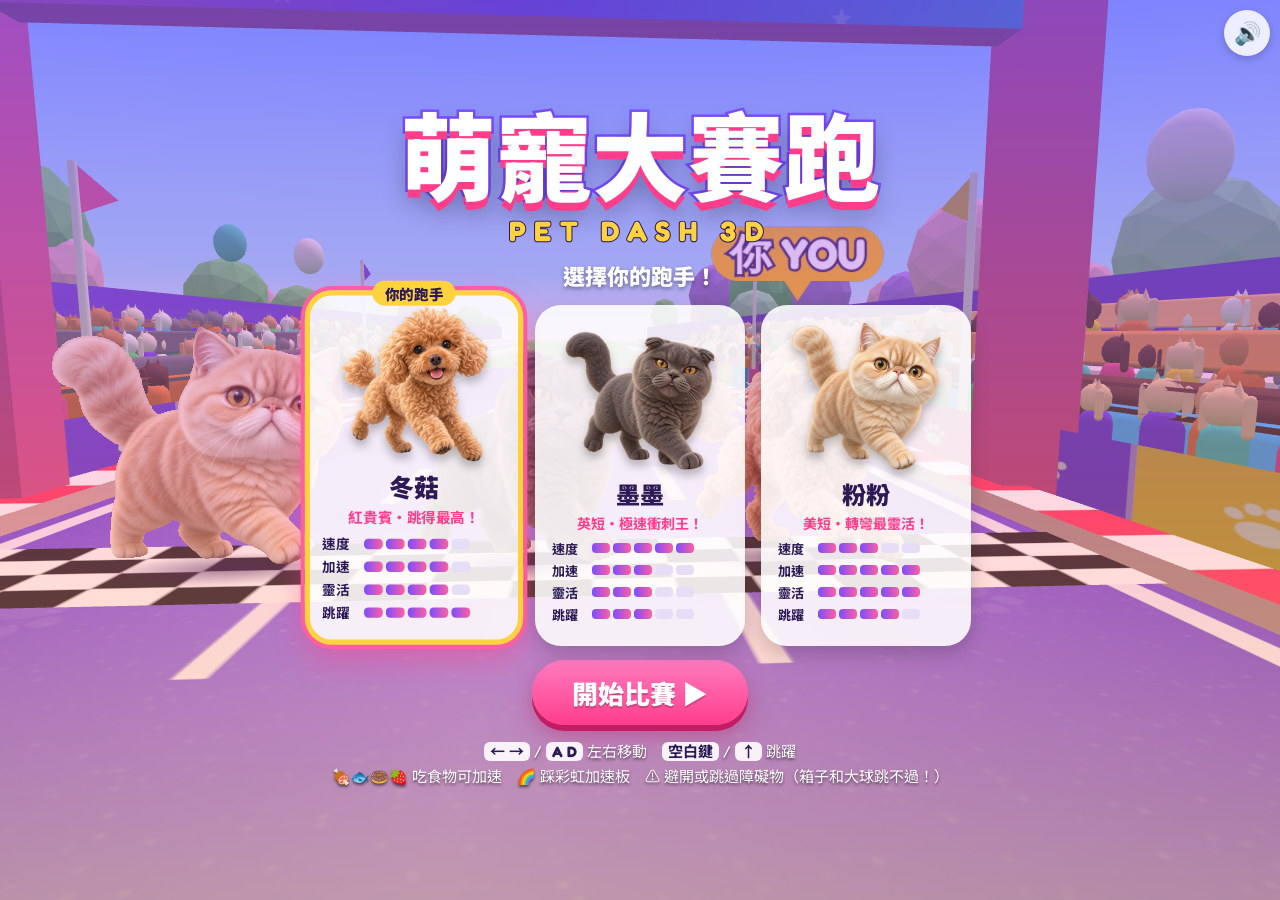
==== index.html @ 3f5cd4c6 "萌寵大賽跑 Pet Dash 3D：立體賽跑網頁遊戲 三隻角色（冬菇、墨墨、粉粉）以頂點著色器即時變形奔跑； 隨機障礙物、食物加速、彩虹加速板、電腦對手、計時計分、 程序化輕快音樂與觀眾歡呼、勝利／G" ====
<!DOCTYPE html>
<html lang="zh-Hant">
<head>
<meta charset="utf-8">
<meta name="viewport" content="width=device-width, initial-scale=1, maximum-scale=1, user-scalable=no">
<title>萌寵大賽跑 Pet Dash 3D</title>
<meta name="description" content="冬菇、墨墨、粉粉的立體賽跑網頁遊戲：避開障礙、吃食物加速，搶先衝線！">
<link rel="preconnect" href="https://fonts.googleapis.com">
<link rel="preconnect" href="https://fonts.gstatic.com" crossorigin>
<link href="https://fonts.googleapis.com/css2?family=Fredoka:wght@500;700&family=Noto+Sans+TC:wght@700;900&display=swap" rel="stylesheet">
<link rel="stylesheet" href="style.css">
</head>
<body>
<canvas id="gl"></canvas>
<canvas id="speedfx"></canvas>
<div id="flash"></div>

<!-- 抬頭顯示 -->
<div id="hud" class="hidden">
  <div class="hud-tl">
    <div class="chip"><span class="lbl">⏱ 時間</span><span id="time">00:00.00</span></div>
    <div class="chip"><span class="lbl">⭐ 分數</span><span id="score">0</span></div>
  </div>
  <div id="progress">
    <div class="track"><span class="flag s">起點</span><span class="flag f">🏁</span>
      <img class="head" id="head0" alt=""><img class="head" id="head1" alt=""><img class="head" id="head2" alt="">
    </div>
  </div>
  <div class="hud-tr"><div id="rank">1<small>st</small></div><div id="rankLbl">名次</div></div>
  <div class="hud-bl">
    <div id="speedo"><span id="speedVal">0</span><span class="unit">km/h</span></div>
    <div class="meter"><i id="speedBar"></i></div>
    <div class="meter boost"><i id="boostBar"></i><span>⚡ 加速</span></div>
  </div>
  <div id="combo"></div>
</div>

<div id="countdown"></div>
<div id="banner"></div>
<div id="popups"></div>

<div id="touch" class="hidden">
  <button id="tLeft" aria-label="向左">◀</button>
  <button id="tJump" aria-label="跳躍">跳</button>
  <button id="tRight" aria-label="向右">▶</button>
</div>

<div id="topBtns">
  <button id="pauseBtn" class="hidden" aria-label="暫停">⏸</button>
  <button id="muteBtn" aria-label="聲音">🔊</button>
</div>

<!-- 選角畫面 -->
<section id="menu" class="screen">
  <h1 class="logo"><span>萌寵大賽跑</span><small>PET DASH 3D</small></h1>
  <p class="sub">選擇你的跑手！</p>
  <div id="cards"></div>
  <button id="startBtn" class="big">開始比賽 ▶</button>
  <p class="help">
    <b>← →</b> / <b>A D</b> 左右移動　<b>空白鍵</b> / <b>↑</b> 跳躍<br>
    🍖🐟🍩🍓 吃食物可加速　🌈 踩彩虹加速板　⚠️ 避開或跳過障礙物（箱子和大球跳不過！）
  </p>
</section>

<!-- 暫停 -->
<section id="pause" class="screen hidden">
  <h2>暫停</h2>
  <button id="resumeBtn" class="big">繼續 ▶</button>
  <button id="quitBtn" class="ghost">返回選角</button>
</section>

<!-- 結果 -->
<section id="result" class="screen hidden">
  <img id="resultImg" alt="">
  <div class="result-panel">
    <h2 id="resultTitle"></h2>
    <div id="resultStats"></div>
    <div class="row">
      <button id="againBtn" class="big">再玩一次 ↻</button>
      <button id="charBtn" class="ghost">換角色</button>
    </div>
  </div>
</section>

<div id="loading">載入中……</div>
<script type="module" src="game.js"></script>
</body>
</html>
---- style.css ----
:root {
  --pink: #ff5fa2;
  --purple: #7a4dff;
  --yellow: #ffd23f;
  --blue: #3fb8ff;
  --ink: #2b1a55;
  --font: 'Fredoka', 'Noto Sans TC', 'PingFang TC', 'Microsoft JhengHei', system-ui, sans-serif;
}
* { box-sizing: border-box; }
html, body {
  margin: 0; height: 100%; overflow: hidden;
  background: #8fd3ff; color: var(--ink);
  font-family: var(--font);
  -webkit-user-select: none; user-select: none;
  -webkit-tap-highlight-color: transparent;
  touch-action: none;
}
#gl, #speedfx { position: fixed; inset: 0; width: 100%; height: 100%; display: block; }
#speedfx { pointer-events: none; z-index: 2; }
#flash { position: fixed; inset: 0; pointer-events: none; z-index: 3; background: radial-gradient(circle, transparent 40%, rgba(255,40,80,.55)); opacity: 0; transition: opacity .35s; }
#flash.on { opacity: 1; transition: none; }
.hidden { display: none !important; }

button { font-family: var(--font); cursor: pointer; border: 0; }
.big {
  font-size: 26px; font-weight: 900; color: #fff; padding: 14px 40px; border-radius: 999px;
  background: linear-gradient(180deg, #ff7cc0, #ff3d8b);
  box-shadow: 0 6px 0 #c21d63, 0 10px 24px rgba(194,29,99,.45);
  text-shadow: 0 2px 0 rgba(0,0,0,.2);
  transition: transform .1s;
  animation: pulse 1.4s ease-in-out infinite;
}
.big:active { transform: translateY(4px); box-shadow: 0 2px 0 #c21d63; }
.ghost {
  font-size: 18px; font-weight: 700; color: var(--ink); padding: 10px 26px; border-radius: 999px;
  background: rgba(255,255,255,.85); box-shadow: 0 4px 0 rgba(0,0,0,.15);
}
@keyframes pulse { 50% { transform: scale(1.06); } }

/* ---------- HUD ---------- */
#hud { position: fixed; inset: 0; pointer-events: none; z-index: 5; }
.hud-tl { position: absolute; left: 12px; top: 12px; display: flex; flex-direction: column; gap: 8px; }
.chip {
  background: rgba(43,26,85,.72); color: #fff; border-radius: 16px; padding: 6px 14px;
  border: 3px solid rgba(255,255,255,.85); box-shadow: 0 4px 12px rgba(0,0,0,.2);
  display: flex; align-items: baseline; gap: 10px; min-width: 190px;
}
.chip .lbl { font-size: 14px; opacity: .85; }
#time, #score { font-size: 28px; font-weight: 700; font-variant-numeric: tabular-nums; margin-left: auto; }
#score { color: var(--yellow); }
#score.bump { animation: bump .3s; }
@keyframes bump { 40% { transform: scale(1.35); } }

#progress { position: absolute; top: 14px; left: 50%; transform: translateX(-50%); width: min(44vw, 520px); }
#progress .track {
  position: relative; height: 16px; border-radius: 99px; margin-top: 18px;
  background: repeating-linear-gradient(90deg, #ff5fa2 0 20px, #ffd23f 20px 40px, #3fb8ff 40px 60px, #7a4dff 60px 80px);
  border: 3px solid #fff; box-shadow: 0 3px 10px rgba(0,0,0,.25);
}
#progress .flag { position: absolute; top: -26px; font-size: 13px; font-weight: 900; color: #fff; text-shadow: 0 2px 3px rgba(0,0,0,.5); }
#progress .flag.s { left: -8px; }
#progress .flag.f { right: -12px; font-size: 22px; top: -30px; }
#progress .head {
  position: absolute; top: -20px; width: 42px; height: 42px; margin-left: -21px; border-radius: 50%;
  background: #fff; border: 3px solid #fff; object-fit: cover; object-position: 70% 25%;
  box-shadow: 0 3px 8px rgba(0,0,0,.35); transition: left .1s linear;
}
#progress .head.me { border-color: var(--yellow); width: 50px; height: 50px; margin-left: -25px; top: -24px; z-index: 2; box-shadow: 0 0 0 3px var(--pink), 0 3px 10px rgba(0,0,0,.4); }

.hud-tr { position: absolute; right: 70px; top: 10px; text-align: center; }
#rank {
  font-size: 64px; font-weight: 700; line-height: 1; color: #fff;
  -webkit-text-stroke: 3px var(--ink); paint-order: stroke fill;
  text-shadow: 0 5px 0 var(--purple), 0 8px 16px rgba(0,0,0,.3);
}
#rank small { font-size: 26px; }
#rank.r1 { color: var(--yellow); }
#rank.pop { animation: bump .4s; }
#rankLbl { font-size: 14px; font-weight: 900; color: #fff; text-shadow: 0 2px 3px rgba(0,0,0,.5); }

.hud-bl { position: absolute; left: 12px; bottom: 14px; width: 230px; }
#speedo { color: #fff; text-shadow: 0 3px 0 var(--purple), 0 4px 10px rgba(0,0,0,.35); }
#speedVal { font-size: 54px; font-weight: 700; font-variant-numeric: tabular-nums; -webkit-text-stroke: 2px var(--ink); paint-order: stroke fill; }
#speedo .unit { font-size: 18px; margin-left: 6px; font-weight: 700; }
.meter { position: relative; height: 14px; border-radius: 99px; background: rgba(43,26,85,.6); border: 2px solid #fff; overflow: hidden; margin-top: 6px; }
.meter i { position: absolute; left: 0; top: 0; bottom: 0; width: 0; background: linear-gradient(90deg, #3fe0ff, #7a4dff, #ff5fa2); border-radius: 99px; }
.meter.boost { height: 20px; }
.meter.boost i { background: linear-gradient(90deg, #ffd23f, #ff8a00, #ff3d8b); }
.meter.boost span { position: absolute; inset: 0; font-size: 12px; font-weight: 900; color: #fff; line-height: 16px; padding-left: 8px; text-shadow: 0 1px 2px rgba(0,0,0,.6); }
#combo { position: absolute; left: 250px; bottom: 22px; font-size: 30px; font-weight: 900; color: var(--yellow); -webkit-text-stroke: 2px var(--ink); paint-order: stroke fill; }
#combo.pop { animation: bump .35s; }

#countdown {
  position: fixed; left: 50%; top: 42%; transform: translate(-50%,-50%); z-index: 8; pointer-events: none;
  font-size: 180px; font-weight: 700; color: #fff; -webkit-text-stroke: 6px var(--ink); paint-order: stroke fill;
  text-shadow: 0 10px 0 var(--pink), 0 16px 30px rgba(0,0,0,.35);
}
#countdown.go { color: var(--yellow); text-shadow: 0 10px 0 #ff8a00, 0 16px 30px rgba(0,0,0,.35); }
#countdown.anim { animation: cd .9s ease-out forwards; }
@keyframes cd { 0% { transform: translate(-50%,-50%) scale(2.4); opacity: 0; } 20% { transform: translate(-50%,-50%) scale(1); opacity: 1; } 75% { opacity: 1; } 100% { transform: translate(-50%,-50%) scale(.7); opacity: 0; } }

#banner {
  position: fixed; left: 50%; top: 24%; transform: translateX(-50%); z-index: 7; pointer-events: none;
  font-size: 34px; font-weight: 900; color: #fff; padding: 8px 28px; border-radius: 16px; white-space: nowrap;
  background: linear-gradient(90deg, var(--purple), var(--pink)); border: 3px solid #fff;
  box-shadow: 0 6px 20px rgba(0,0,0,.3); opacity: 0;
}
#banner.show { animation: banner 2.2s ease-out forwards; }
@keyframes banner { 0% { opacity: 0; transform: translateX(-50%) scale(.4); } 12% { opacity: 1; transform: translateX(-50%) scale(1.1); } 20% { transform: translateX(-50%) scale(1); } 80% { opacity: 1; } 100% { opacity: 0; transform: translateX(-50%) translateY(-20px); } }

#popups { position: fixed; inset: 0; pointer-events: none; z-index: 6; overflow: hidden; }
.popup {
  position: absolute; transform: translate(-50%,-50%); white-space: nowrap;
  font-size: 30px; font-weight: 900; color: var(--yellow); -webkit-text-stroke: 2px var(--ink); paint-order: stroke fill;
  text-shadow: 0 4px 8px rgba(0,0,0,.3);
  animation: popup 1s ease-out forwards;
}
.popup.bad { color: #ff5a5a; }
.popup.good { color: #6dff9b; }
@keyframes popup { 0% { opacity: 0; margin-top: 10px; transform: translate(-50%,-50%) scale(.5); } 15% { opacity: 1; transform: translate(-50%,-50%) scale(1.2); } 30% { transform: translate(-50%,-50%) scale(1); } 100% { opacity: 0; margin-top: -90px; } }

#touch { position: fixed; left: 0; right: 0; bottom: 16px; z-index: 9; display: flex; justify-content: space-between; padding: 0 16px; pointer-events: none; }
#touch button {
  pointer-events: auto; width: 84px; height: 84px; border-radius: 50%; font-size: 34px; font-weight: 900; color: #fff;
  background: rgba(122,77,255,.55); border: 4px solid rgba(255,255,255,.9); box-shadow: 0 6px 14px rgba(0,0,0,.25);
}
#touch #tJump { background: rgba(255,95,162,.65); margin-left: auto; margin-right: 14px; }
#touch button.on { transform: scale(.92); background: rgba(255,210,63,.8); }
body.touch .hud-bl { bottom: 110px; }
body.touch #combo { bottom: 118px; }

#topBtns { position: fixed; right: 10px; top: 10px; z-index: 20; display: flex; flex-direction: column; gap: 8px; }
#topBtns button { width: 46px; height: 46px; border-radius: 50%; font-size: 22px; background: rgba(255,255,255,.85); box-shadow: 0 3px 8px rgba(0,0,0,.2); }

/* ---------- 畫面 ---------- */
.screen {
  position: fixed; inset: 0; z-index: 15; display: flex; flex-direction: column; align-items: center; justify-content: center;
  gap: 14px; padding: 16px; text-align: center; overflow-y: auto;
}
#menu { background: linear-gradient(180deg, rgba(122,77,255,.55), rgba(255,95,162,.25) 55%, rgba(255,210,63,.35)); }
.logo { margin: 0; line-height: 1; }
.logo span {
  display: block; font-size: clamp(48px, 9vw, 96px); font-weight: 900; color: #fff;
  -webkit-text-stroke: 5px var(--purple); paint-order: stroke fill;
  text-shadow: 0 8px 0 #ff3d8b, 0 14px 24px rgba(0,0,0,.3);
  animation: wobble 2.4s ease-in-out infinite;
}
.logo small { display: block; margin-top: 10px; font-size: clamp(18px, 3vw, 28px); letter-spacing: .3em; color: var(--yellow); -webkit-text-stroke: 2px var(--ink); paint-order: stroke fill; }
@keyframes wobble { 25% { transform: rotate(-2deg) scale(1.03); } 75% { transform: rotate(2deg) scale(1.03); } }
.sub { margin: 0; font-size: 22px; font-weight: 900; color: #fff; text-shadow: 0 2px 4px rgba(0,0,0,.4); }
#cards { display: flex; gap: 16px; flex-wrap: wrap; justify-content: center; }
.card {
  position: relative; width: 210px; padding: 10px 12px 14px; border-radius: 26px; background: rgba(255,255,255,.88);
  border: 5px solid transparent; box-shadow: 0 8px 20px rgba(0,0,0,.18); cursor: pointer; transition: transform .2s, border-color .2s;
}
.card:hover { transform: translateY(-4px); }
.card.sel { border-color: var(--yellow); transform: translateY(-8px) scale(1.04); box-shadow: 0 0 0 4px var(--pink), 0 14px 30px rgba(255,61,139,.45); }
.card .pic { height: 150px; display: flex; align-items: flex-end; justify-content: center; }
.card img { height: 150px; transform-origin: 50% 100%; animation: run .42s ease-in-out infinite alternate; filter: drop-shadow(0 6px 4px rgba(0,0,0,.25)); }
.card:nth-child(2) img { animation-delay: -.15s; }
.card:nth-child(3) img { animation-delay: -.3s; }
.card.sel img { animation-duration: .26s; }
@keyframes run { 0% { transform: translateY(0) scaleY(.94) scaleX(1.04) rotate(-3deg); } 100% { transform: translateY(-16px) scaleY(1.04) scaleX(.97) rotate(3deg); } }
.card h3 { margin: 6px 0 2px; font-size: 24px; font-weight: 900; }
.card .tag { font-size: 14px; color: #ff3d8b; font-weight: 700; margin-bottom: 6px; }
.stat { display: flex; align-items: center; gap: 6px; font-size: 13px; font-weight: 700; margin: 3px 0; }
.stat b { width: 34px; text-align: left; }
.stat .dots { display: flex; gap: 3px; }
.stat .dots i { width: 18px; height: 10px; border-radius: 4px; background: #e6def7; }
.stat .dots i.on { background: linear-gradient(90deg, var(--purple), var(--pink)); }
.card .you { position: absolute; top: -14px; left: 50%; transform: translateX(-50%); background: var(--yellow); color: var(--ink); font-weight: 900; font-size: 14px; padding: 2px 12px; border-radius: 99px; display: none; }
.card.sel .you { display: block; }
.help { margin: 0; font-size: 15px; color: #fff; text-shadow: 0 2px 3px rgba(0,0,0,.55); line-height: 1.7; }
.help b { background: rgba(255,255,255,.9); color: var(--ink); padding: 0 6px; border-radius: 6px; text-shadow: none; }

#pause { background: rgba(43,26,85,.6); }
#pause h2 { font-size: 64px; color: #fff; margin: 0 0 10px; }

#result { background: #1d1240; justify-content: flex-start; padding: 0; gap: 0; }
#resultImg { width: 100%; max-height: 64vh; object-fit: contain; display: block; animation: zoomin .7s cubic-bezier(.2,1.4,.4,1); }
@keyframes zoomin { 0% { transform: scale(1.25); opacity: 0; } 100% { transform: scale(1); opacity: 1; } }
.result-panel {
  margin: -30px 16px 16px; padding: 14px 22px 18px; border-radius: 26px; background: rgba(255,255,255,.95);
  box-shadow: 0 10px 30px rgba(0,0,0,.35); width: min(640px, calc(100% - 32px)); position: relative; animation: rise .6s .25s both;
}
@keyframes rise { 0% { transform: translateY(40px); opacity: 0; } }
.result-panel h2 { margin: 0 0 8px; font-size: 30px; }
#resultStats { display: grid; grid-template-columns: repeat(auto-fit, minmax(120px, 1fr)); gap: 8px; margin-bottom: 14px; }
#resultStats div { background: #f3edff; border-radius: 14px; padding: 6px; }
#resultStats small { display: block; font-size: 13px; color: #7a5fb0; font-weight: 700; }
#resultStats b { font-size: 24px; }
#resultStats .best { color: #ff3d8b; font-size: 12px; font-weight: 900; }
.result-panel .row { display: flex; gap: 14px; justify-content: center; align-items: center; flex-wrap: wrap; }
.standings { grid-column: 1 / -1; display: flex; gap: 8px; justify-content: center; flex-wrap: wrap; }
.standings span { display: inline-flex; align-items: center; gap: 4px; font-weight: 700; font-size: 15px; background: #fff; border-radius: 99px; padding: 2px 10px 2px 2px; border: 2px solid #e6def7; }
.standings span.me { border-color: var(--pink); }
.standings img { width: 30px; height: 30px; border-radius: 50%; object-fit: cover; object-position: 70% 25%; background: #fde9f3; }

#loading { position: fixed; inset: 0; z-index: 30; display: grid; place-items: center; background: linear-gradient(180deg, #7a4dff, #ff5fa2); color: #fff; font-size: 28px; font-weight: 900; }

@media (max-width: 720px) {
  .card { width: 30%; min-width: 104px; padding: 6px 6px 10px; border-radius: 18px; }
  .card .pic, .card img { height: 90px; }
  .card h3 { font-size: 17px; }
  .card .tag { font-size: 11px; }
  .stat { font-size: 10px; gap: 3px; }
  .stat b { width: 24px; }
  .stat .dots i { width: 9px; height: 8px; }
  .chip { min-width: 0; padding: 4px 10px; }
  #time, #score { font-size: 20px; }
  .chip .lbl { font-size: 11px; }
  #progress { top: 92px; width: 70vw; }
  #rank { font-size: 46px; }
  .hud-tr { right: 64px; }
  .hud-bl { width: 160px; }
  #speedVal { font-size: 36px; }
  #countdown { font-size: 120px; }
  #banner { font-size: 22px; }
  .help { font-size: 12px; }
  .big { font-size: 22px; padding: 12px 30px; }
}
@media (max-height: 760px) {
  #resultImg { max-height: 48vh; }
  .result-panel { margin-top: -18px; padding: 10px 16px 14px; }
  .result-panel h2 { font-size: 24px; margin-bottom: 6px; }
  #resultStats { gap: 6px; margin-bottom: 10px; }
  #resultStats b { font-size: 20px; }
}
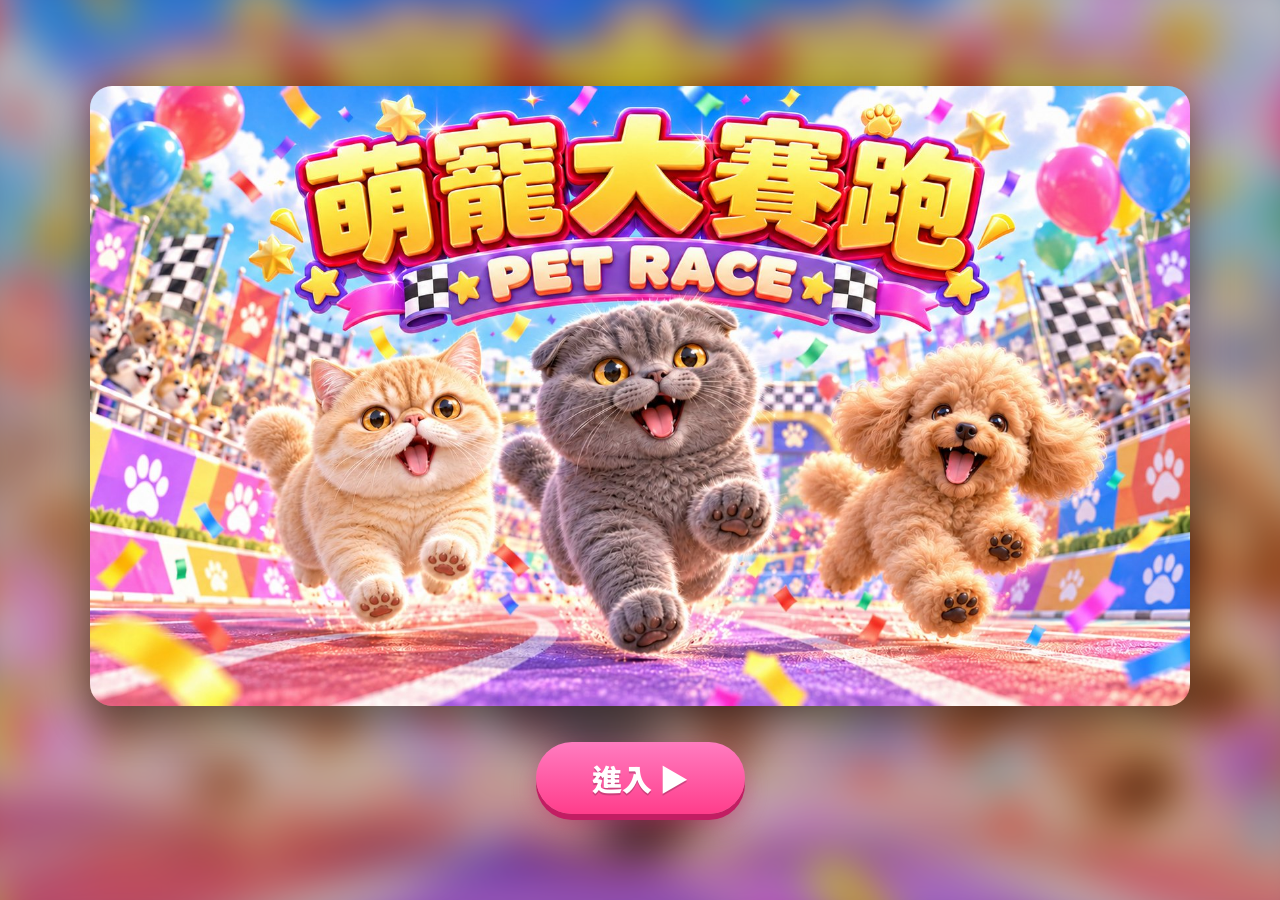
==== commit c916cbf2: "加入封面頁；選角頁重新排版，看到三隻立體角色在起點 - 第一頁：遊戲封面圖（assets/cover.jpg）＋「進入」按鈕（載入完成前顯示「載入中」） - 第二頁：只保留「選擇你的跑手！」，中間留空" ====
--- a/index.html
+++ b/index.html
@@ -52,14 +52,19 @@
 
 <!-- 選角畫面 -->
 <section id="menu" class="screen">
-  <h1 class="logo"><span>萌寵大賽跑</span><small>PET DASH 3D</small></h1>
-  <p class="sub">選擇你的跑手！</p>
+  <header class="menu-top">
+    <p class="sub">選擇你的跑手！</p>
+  </header>
+  <!-- 中間留空：看到三隻立體角色在起點準備 -->
+  <div class="menu-stage"></div>
+  <div class="menu-bottom">
   <div id="cards"></div>
   <button id="startBtn" class="big">開始比賽 ▶</button>
   <p class="help">
-    <b>← →</b> / <b>A D</b> 左右移動　<b>空白鍵</b> / <b>↑</b> 跳躍<br>
+    <span class="keys"><b>← →</b> / <b>A D</b> 左右移動　<b>空白鍵</b> / <b>↑</b> 跳躍<br></span>
     🍖🐟🍩🍓 吃食物可加速　🌈 踩彩虹加速板　⚠️ 避開或跳過障礙物（箱子和大球跳不過！）
   </p>
+  </div>
 </section>
 
 <!-- 暫停 -->
@@ -82,7 +87,12 @@
   </div>
 </section>
 
-<div id="loading">載入中……</div>
+<!-- 封面 -->
+<div id="loading">
+  <div class="cover-bg"></div>
+  <img class="cover-img" src="assets/cover.jpg" alt="萌寵大賽跑 Pet Race">
+  <button id="enterBtn" class="big" disabled>載入中……</button>
+</div>
 <script type="module" src="game.js"></script>
 </body>
 </html>
--- a/style.css
+++ b/style.css
@@ -137,7 +137,20 @@
   position: fixed; inset: 0; z-index: 15; display: flex; flex-direction: column; align-items: center; justify-content: center;
   gap: 14px; padding: 16px; text-align: center; overflow-y: auto;
 }
-#menu { background: linear-gradient(180deg, rgba(122,77,255,.55), rgba(255,95,162,.25) 55%, rgba(255,210,63,.35)); }
+/* 選角：上面標題、中間留空看立體角色、下面角色卡 */
+#menu {
+  justify-content: space-between; gap: 8px; padding: 14px 12px 16px;
+  background: linear-gradient(180deg, rgba(122,77,255,.6), rgba(122,77,255,0) 24%, rgba(122,77,255,0) 52%, rgba(43,26,85,.55));
+}
+.menu-top { display: flex; flex-direction: column; align-items: center; gap: 6px; }
+.menu-stage { flex: 1; min-height: 120px; pointer-events: none; }
+body.touch .help .keys { display: none; } /* 手機／平板用畫面按鈕，不用顯示鍵盤操作 */
+@media (max-height: 700px) { #menu .help { display: none; } }
+.menu-bottom { display: flex; flex-direction: column; align-items: center; gap: 12px; width: 100%; }
+#menu .sub {
+  margin-top: 6px; padding: 6px 26px; border-radius: 99px; font-size: clamp(22px, 4vw, 32px);
+  background: rgba(43,26,85,.45); -webkit-text-stroke: 0; box-shadow: 0 4px 14px rgba(0,0,0,.2);
+}
 .logo { margin: 0; line-height: 1; }
 .logo span {
   display: block; font-size: clamp(48px, 9vw, 96px); font-weight: 900; color: #fff;
@@ -148,27 +161,25 @@
 .logo small { display: block; margin-top: 10px; font-size: clamp(18px, 3vw, 28px); letter-spacing: .3em; color: var(--yellow); -webkit-text-stroke: 2px var(--ink); paint-order: stroke fill; }
 @keyframes wobble { 25% { transform: rotate(-2deg) scale(1.03); } 75% { transform: rotate(2deg) scale(1.03); } }
 .sub { margin: 0; font-size: 22px; font-weight: 900; color: #fff; text-shadow: 0 2px 4px rgba(0,0,0,.4); }
-#cards { display: flex; gap: 16px; flex-wrap: wrap; justify-content: center; }
+/* 卡片次序與立體角色站位一致（鏡頭從前面看，冬菇在右） */
+#cards { display: flex; flex-direction: row-reverse; gap: 14px; justify-content: center; }
 .card {
-  position: relative; width: 210px; padding: 10px 12px 14px; border-radius: 26px; background: rgba(255,255,255,.88);
+  position: relative; width: 200px; padding: 10px 12px 12px; border-radius: 22px; background: rgba(255,255,255,.9);
   border: 5px solid transparent; box-shadow: 0 8px 20px rgba(0,0,0,.18); cursor: pointer; transition: transform .2s, border-color .2s;
 }
 .card:hover { transform: translateY(-4px); }
 .card.sel { border-color: var(--yellow); transform: translateY(-8px) scale(1.04); box-shadow: 0 0 0 4px var(--pink), 0 14px 30px rgba(255,61,139,.45); }
-.card .pic { height: 150px; display: flex; align-items: flex-end; justify-content: center; }
-.card img { height: 150px; transform-origin: 50% 100%; animation: run .42s ease-in-out infinite alternate; filter: drop-shadow(0 6px 4px rgba(0,0,0,.25)); }
-.card:nth-child(2) img { animation-delay: -.15s; }
-.card:nth-child(3) img { animation-delay: -.3s; }
-.card.sel img { animation-duration: .26s; }
-@keyframes run { 0% { transform: translateY(0) scaleY(.94) scaleX(1.04) rotate(-3deg); } 100% { transform: translateY(-16px) scaleY(1.04) scaleX(.97) rotate(3deg); } }
-.card h3 { margin: 6px 0 2px; font-size: 24px; font-weight: 900; }
+.card .head { display: flex; align-items: center; gap: 8px; justify-content: center; }
+.card .pic { flex: none; width: 46px; height: 46px; border-radius: 50%; overflow: hidden; background: #fde9f3; border: 3px solid #fff; box-shadow: 0 2px 6px rgba(0,0,0,.2); }
+.card img { width: 100%; height: 100%; object-fit: cover; object-position: 70% 25%; }
+.card h3 { margin: 0; font-size: 24px; font-weight: 900; }
 .card .tag { font-size: 14px; color: #ff3d8b; font-weight: 700; margin-bottom: 6px; }
 .stat { display: flex; align-items: center; gap: 6px; font-size: 13px; font-weight: 700; margin: 3px 0; }
 .stat b { width: 34px; text-align: left; }
 .stat .dots { display: flex; gap: 3px; }
 .stat .dots i { width: 18px; height: 10px; border-radius: 4px; background: #e6def7; }
 .stat .dots i.on { background: linear-gradient(90deg, var(--purple), var(--pink)); }
-.card .you { position: absolute; top: -14px; left: 50%; transform: translateX(-50%); background: var(--yellow); color: var(--ink); font-weight: 900; font-size: 14px; padding: 2px 12px; border-radius: 99px; display: none; }
+.card .you { white-space: nowrap; z-index: 2; position: absolute; top: -14px; left: 50%; transform: translateX(-50%); background: var(--yellow); color: var(--ink); font-weight: 900; font-size: 14px; padding: 2px 12px; border-radius: 99px; display: none; }
 .card.sel .you { display: block; }
 .help { margin: 0; font-size: 15px; color: #fff; text-shadow: 0 2px 3px rgba(0,0,0,.55); line-height: 1.7; }
 .help b { background: rgba(255,255,255,.9); color: var(--ink); padding: 0 6px; border-radius: 6px; text-shadow: none; }
@@ -196,20 +207,37 @@
 .standings span.me { border-color: var(--pink); }
 .standings img { width: 30px; height: 30px; border-radius: 50%; object-fit: cover; object-position: 70% 25%; background: #fde9f3; }
 
-#loading { position: fixed; inset: 0; z-index: 30; display: grid; place-items: center; background: linear-gradient(180deg, #7a4dff, #ff5fa2); color: #fff; font-size: 28px; font-weight: 900; }
+/* 封面 */
+#loading {
+  position: fixed; inset: 0; z-index: 30; display: flex; flex-direction: column; align-items: center; justify-content: center;
+  gap: 4vh; padding: 16px; overflow: hidden; background: #2b1a55;
+}
+#loading .cover-bg { position: absolute; inset: -40px; background: url(assets/cover.jpg) center / cover; filter: blur(22px) brightness(.75) saturate(1.2); }
+#loading .cover-img {
+  position: relative; display: block; width: min(100%, 1100px, calc((100vh - 150px) * 1.777)); height: auto;
+  border-radius: 22px; box-shadow: 0 16px 40px rgba(0,0,0,.45); animation: zoomin .8s cubic-bezier(.2,1.4,.4,1);
+}
+#enterBtn { position: relative; font-size: 30px; padding: 14px 56px; }
+#enterBtn:not([disabled]) { animation: pulse 1.2s ease-in-out infinite; }
+#enterBtn[disabled] { filter: grayscale(.4); opacity: .85; }
 
 @media (max-width: 720px) {
-  .card { width: 30%; min-width: 104px; padding: 6px 6px 10px; border-radius: 18px; }
-  .card .pic, .card img { height: 90px; }
+  #cards { gap: 8px; }
+  .card { width: 31%; min-width: 0; padding: 6px 5px 8px; border-radius: 16px; }
+  .card .head { flex-direction: column; gap: 2px; }
+  .card .pic { width: 38px; height: 38px; border-width: 2px; }
   .card h3 { font-size: 17px; }
+  .card .stat { justify-content: center; }
+  #enterBtn { font-size: 26px; padding: 12px 48px; }
   .card .tag { font-size: 11px; }
+  .card .you { font-size: 11px; padding: 1px 8px; top: -11px; }
   .stat { font-size: 10px; gap: 3px; }
   .stat b { width: 24px; }
   .stat .dots i { width: 9px; height: 8px; }
   .chip { min-width: 0; padding: 4px 10px; }
   #time, #score { font-size: 20px; }
   .chip .lbl { font-size: 11px; }
-  #progress { top: 92px; width: 70vw; }
+  #progress { top: 118px; width: 70vw; }
   #rank { font-size: 46px; }
   .hud-tr { right: 64px; }
   .hud-bl { width: 160px; }
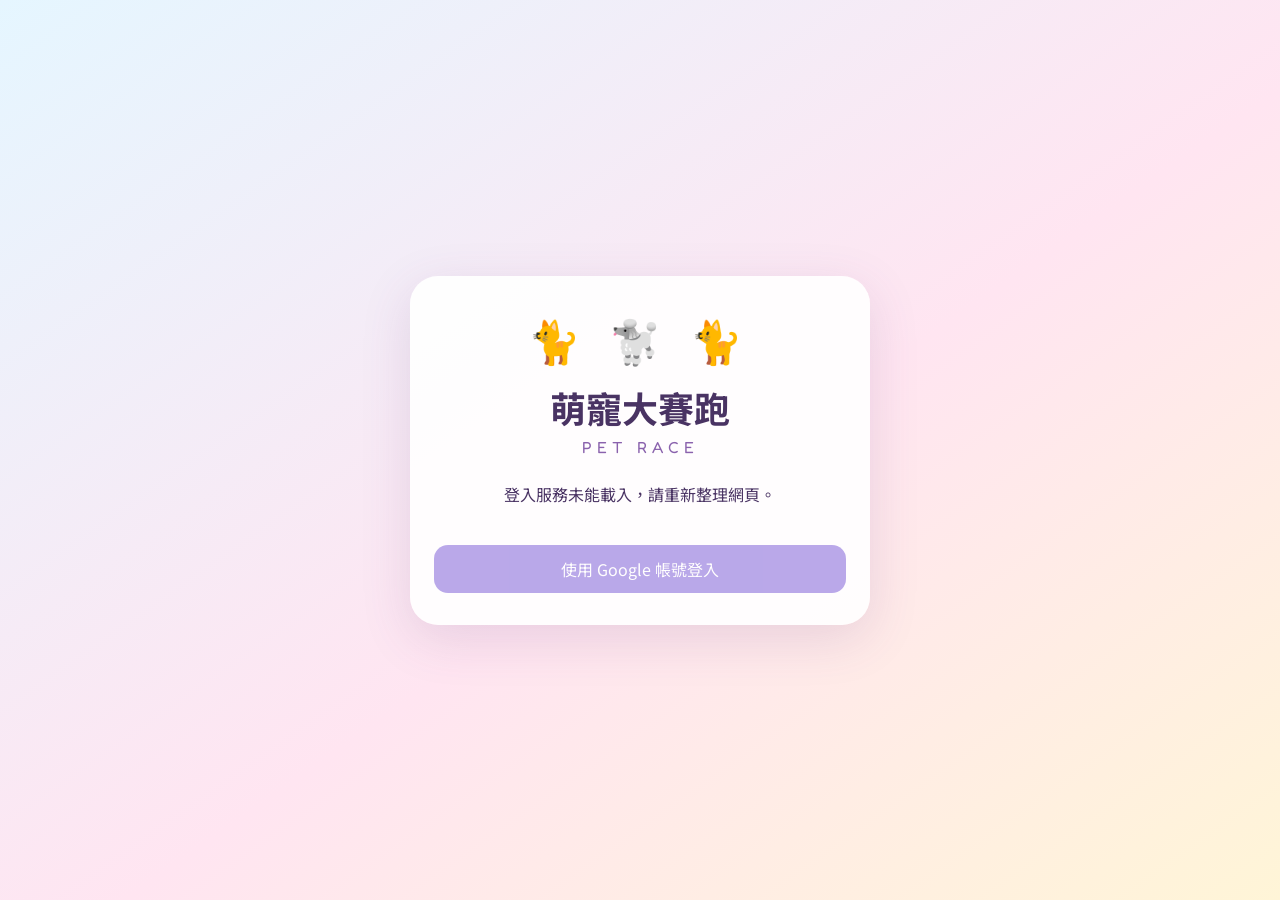
==== commit 8a4f87fd: "Require shared Teaching games authorization and prepare Firebase Pet Race hosting" ====
--- a/index.html
+++ b/index.html
@@ -9,8 +9,20 @@
 <link rel="preconnect" href="https://fonts.gstatic.com" crossorigin>
 <link href="https://fonts.googleapis.com/css2?family=Fredoka:wght@500;700&family=Noto+Sans+TC:wght@700;900&display=swap" rel="stylesheet">
 <link rel="stylesheet" href="style.css">
+<link rel="stylesheet" href="auth.css">
 </head>
 <body>
+<section id="authGate" role="region" aria-label="登入">
+  <div class="auth-card">
+    <div class="auth-pets" aria-hidden="true">🐈 🐩 🐈</div>
+    <h1>萌寵大賽跑</h1><p class="auth-subtitle">PET RACE</p>
+    <p id="authMessage" role="status" aria-live="polite">正在載入登入服務……</p>
+    <button id="googleLoginButton" disabled>使用 Google 帳號登入</button>
+    <button id="switchAccount" hidden>登出／更換帳號</button>
+  </div>
+</section>
+<div id="experience" hidden>
+<button id="authLogout">登出</button>
 <canvas id="gl"></canvas>
 <canvas id="speedfx"></canvas>
 <div id="flash"></div>
@@ -40,9 +52,10 @@
 <div id="popups"></div>
 
 <div id="touch" class="hidden">
+  <!-- 左手：左右鍵放在一起；右手：跳 -->
   <button id="tLeft" aria-label="向左">◀</button>
+  <button id="tRight" aria-label="向右">▶</button>
   <button id="tJump" aria-label="跳躍">跳</button>
-  <button id="tRight" aria-label="向右">▶</button>
 </div>
 
 <div id="topBtns">
@@ -93,6 +106,11 @@
   <img class="cover-img" src="assets/cover.jpg" alt="萌寵大賽跑 Pet Race">
   <button id="enterBtn" class="big" disabled>載入中……</button>
 </div>
-<script type="module" src="game.js"></script>
+</div>
+<script src="/__/firebase/8.10.1/firebase-app.js"></script>
+<script src="/__/firebase/8.10.1/firebase-auth.js"></script>
+<script src="/__/firebase/8.10.1/firebase-firestore.js"></script>
+<script type="module" src="auth.js"></script>
 </body>
 </html>
+
--- a/style.css
+++ b/style.css
@@ -124,7 +124,8 @@
   pointer-events: auto; width: 84px; height: 84px; border-radius: 50%; font-size: 34px; font-weight: 900; color: #fff;
   background: rgba(122,77,255,.55); border: 4px solid rgba(255,255,255,.9); box-shadow: 0 6px 14px rgba(0,0,0,.25);
 }
-#touch #tJump { background: rgba(255,95,162,.65); margin-left: auto; margin-right: 14px; }
+#touch #tRight { margin-left: 14px; }
+#touch #tJump { background: rgba(255,95,162,.65); margin-left: auto; width: 96px; height: 96px; font-size: 38px; align-self: flex-end; }
 #touch button.on { transform: scale(.92); background: rgba(255,210,63,.8); }
 body.touch .hud-bl { bottom: 110px; }
 body.touch #combo { bottom: 118px; }
--- a/auth.css
+++ b/auth.css
@@ -0,0 +1,12 @@
+#experience[hidden], #authGate[hidden], #switchAccount[hidden] { display: none !important; }
+#authGate { position: fixed; inset: 0; z-index: 10000; display: grid; place-items: center; padding: 24px; overflow: auto; background: linear-gradient(145deg, #e5f6ff, #ffe5f1 55%, #fff5d7); color: #493363; text-align: center; font-family: 'Noto Sans TC', system-ui, sans-serif; }
+.auth-card { width: min(100%, 460px); padding: 32px 24px; border-radius: 28px; background: #ffffffed; box-shadow: 0 14px 50px #66478625; }
+.auth-pets { font-size: 42px; letter-spacing: 10px; }
+#authGate h1 { font-size: clamp(26px, 5vw, 36px); margin: 12px 0 4px; }
+.auth-subtitle { font-family: Fredoka, sans-serif; letter-spacing: 5px; color: #8a62ad; margin: 0 0 24px; }
+#authMessage { min-height: 3em; line-height: 1.7; font-size: 16px; }
+#googleLoginButton, #switchAccount { display: block; width: 100%; min-height: 48px; border-radius: 14px; border: 0; margin-top: 12px; padding: 12px 16px; font: inherit; cursor: pointer; }
+#googleLoginButton { background: #7655d5; color: white; }
+#googleLoginButton:disabled { opacity: .5; cursor: wait; }
+#switchAccount { background: #f0eaf8; color: #493363; }
+#authLogout { position: fixed; right: 12px; bottom: 12px; z-index: 110; padding: 8px 14px; border: 1px solid #ffffffaa; border-radius: 12px; background: #fff; color: #493363; font: 700 14px system-ui; cursor: pointer; }
